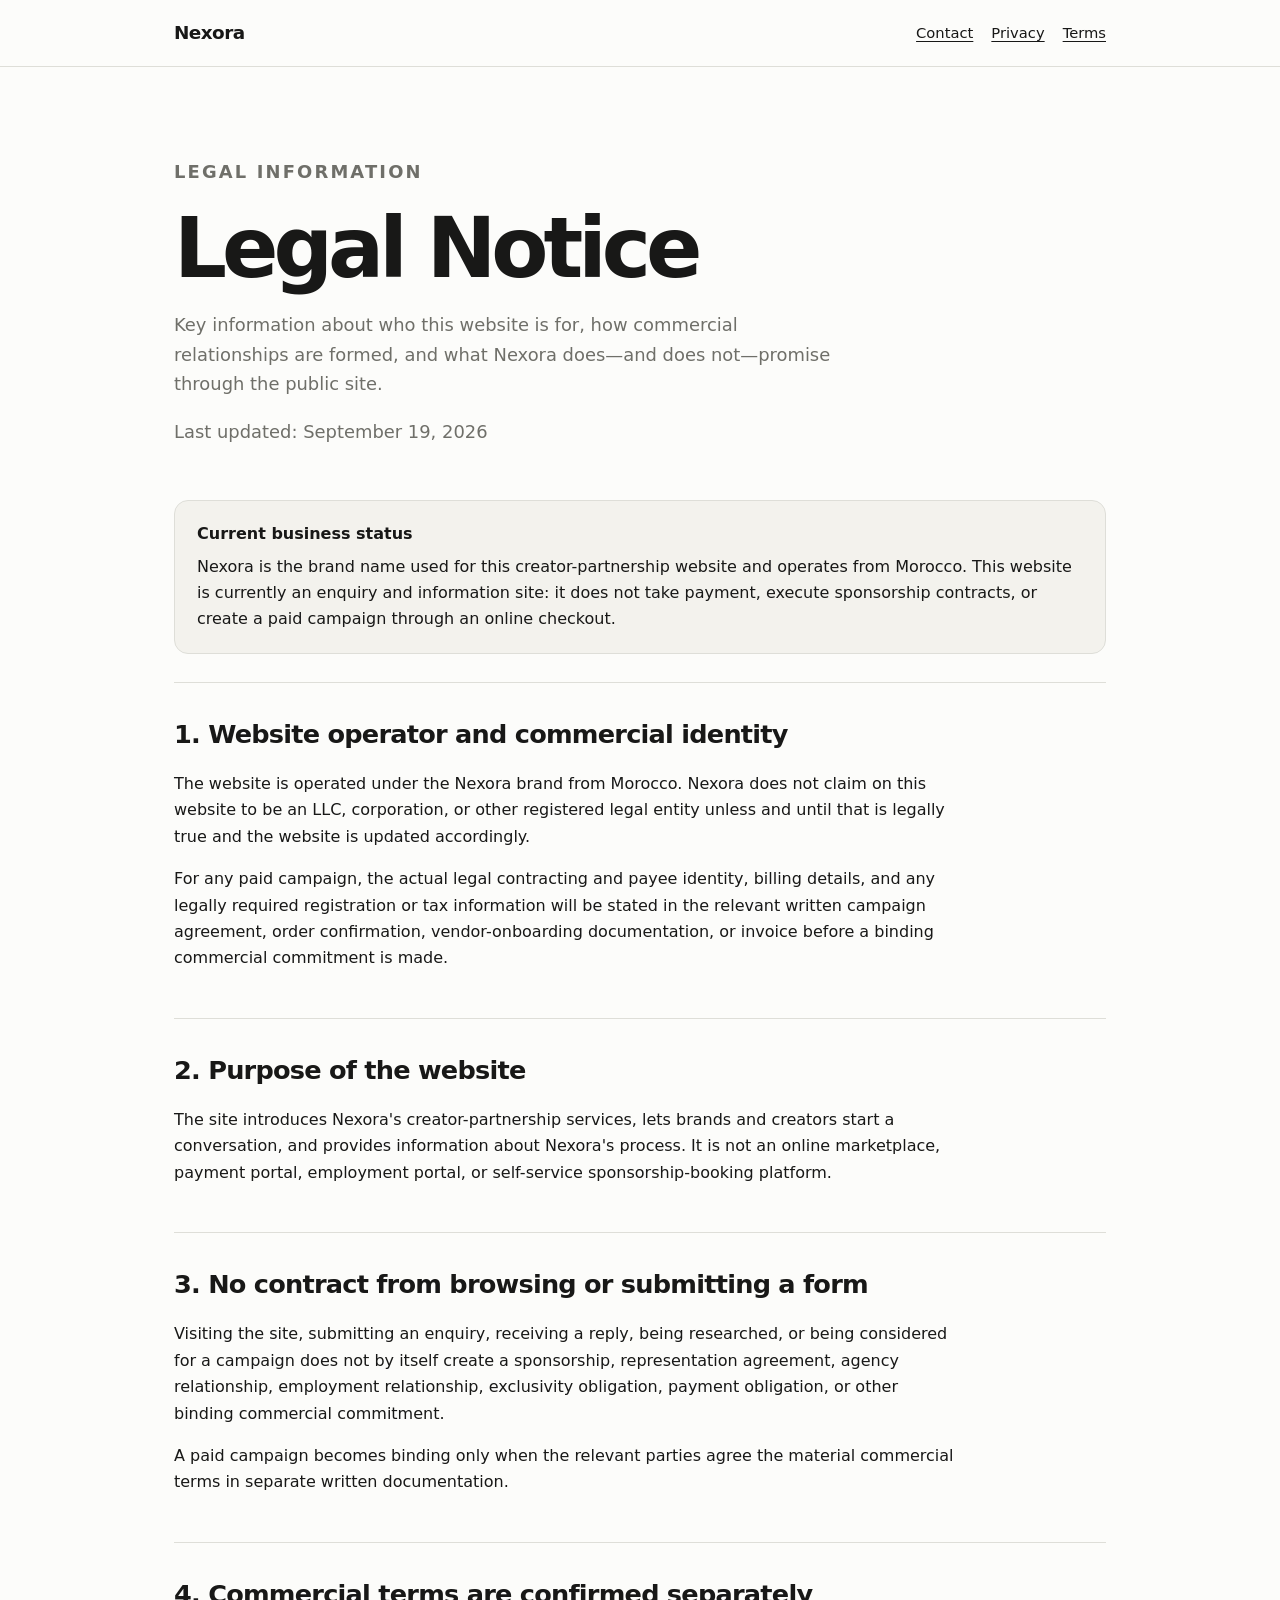
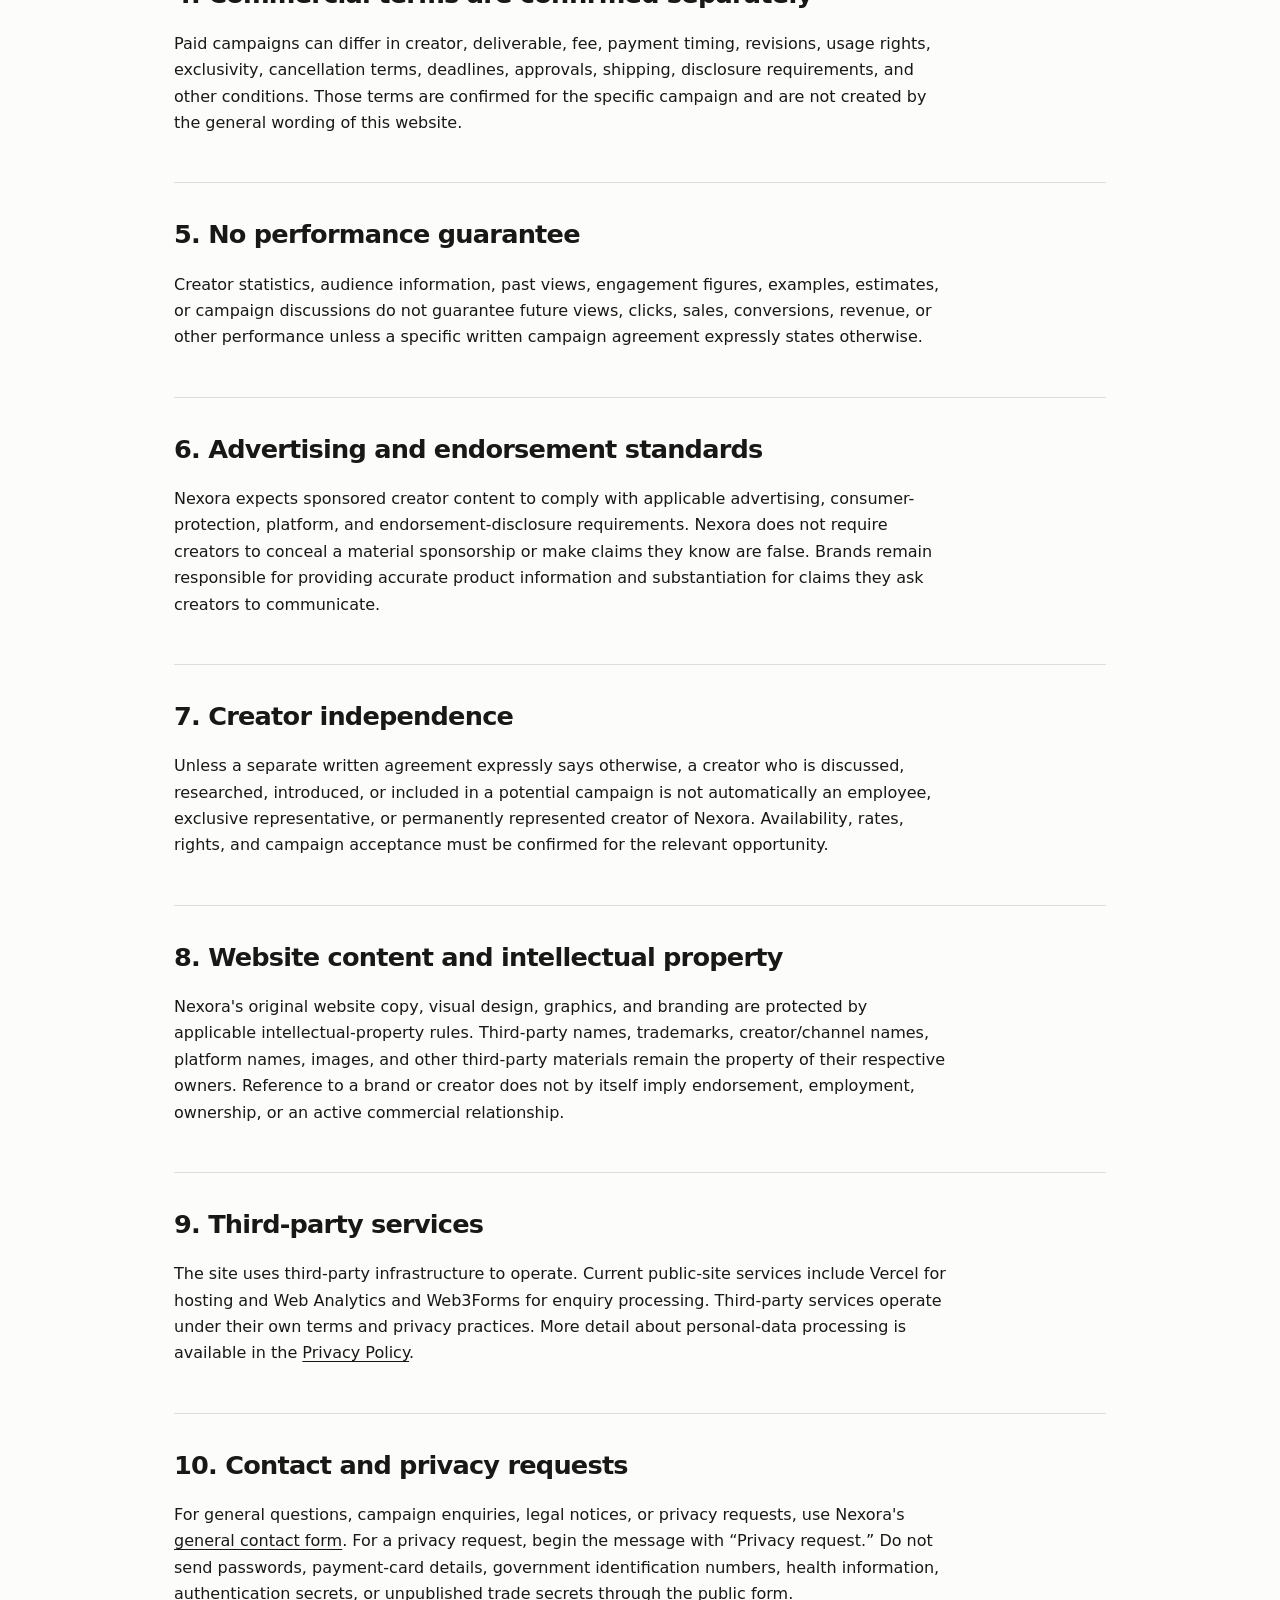
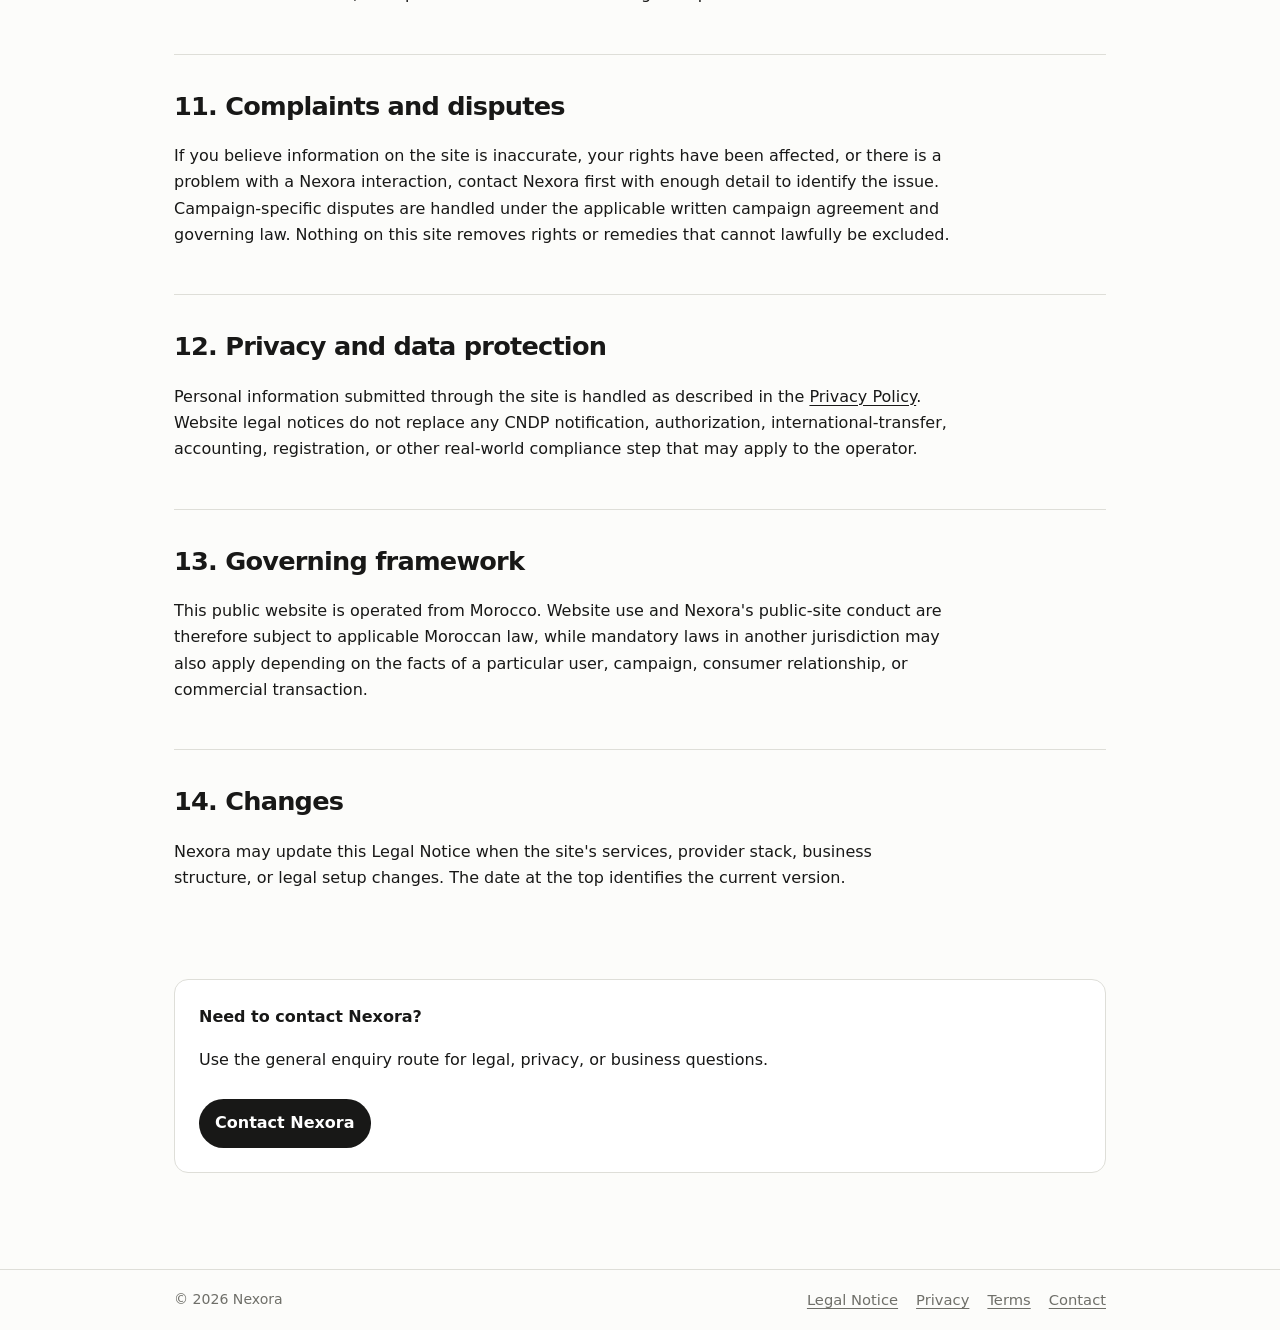
==== legal/index.html @ a77701ef "Add Nexora public legal notice" ====
<!doctype html>
<html lang="en">
<head>
<meta charset="utf-8">
<meta name="viewport" content="width=device-width,initial-scale=1">
<meta name="theme-color" content="#fcfcfa">
<title>Legal Notice | Nexora</title>
<meta name="description" content="Legal and business information for the Nexora website.">
<link rel="stylesheet" href="/legal.css">
</head>
<body>
<header><div class="bar"><a class="brand" href="/#home">Nexora</a><nav aria-label="Legal navigation"><a href="/#contact">Contact</a><a href="/privacy/">Privacy</a><a href="/terms/">Terms</a></nav></div></header>
<main>
<div class="hero"><p class="eyebrow">Legal information</p><h1>Legal Notice</h1><p>Key information about who this website is for, how commercial relationships are formed, and what Nexora does—and does not—promise through the public site.</p><p class="updated">Last updated: September 19, 2026</p></div>

<div class="notice"><strong>Current business status</strong>Nexora is the brand name used for this creator-partnership website and operates from Morocco. This website is currently an enquiry and information site: it does not take payment, execute sponsorship contracts, or create a paid campaign through an online checkout.</div>

<section><h2>1. Website operator and commercial identity</h2><p>The website is operated under the Nexora brand from Morocco. Nexora does not claim on this website to be an LLC, corporation, or other registered legal entity unless and until that is legally true and the website is updated accordingly.</p><p>For any paid campaign, the actual legal contracting and payee identity, billing details, and any legally required registration or tax information will be stated in the relevant written campaign agreement, order confirmation, vendor-onboarding documentation, or invoice before a binding commercial commitment is made.</p></section>

<section><h2>2. Purpose of the website</h2><p>The site introduces Nexora's creator-partnership services, lets brands and creators start a conversation, and provides information about Nexora's process. It is not an online marketplace, payment portal, employment portal, or self-service sponsorship-booking platform.</p></section>

<section><h2>3. No contract from browsing or submitting a form</h2><p>Visiting the site, submitting an enquiry, receiving a reply, being researched, or being considered for a campaign does not by itself create a sponsorship, representation agreement, agency relationship, employment relationship, exclusivity obligation, payment obligation, or other binding commercial commitment.</p><p>A paid campaign becomes binding only when the relevant parties agree the material commercial terms in separate written documentation.</p></section>

<section><h2>4. Commercial terms are confirmed separately</h2><p>Paid campaigns can differ in creator, deliverable, fee, payment timing, revisions, usage rights, exclusivity, cancellation terms, deadlines, approvals, shipping, disclosure requirements, and other conditions. Those terms are confirmed for the specific campaign and are not created by the general wording of this website.</p></section>

<section><h2>5. No performance guarantee</h2><p>Creator statistics, audience information, past views, engagement figures, examples, estimates, or campaign discussions do not guarantee future views, clicks, sales, conversions, revenue, or other performance unless a specific written campaign agreement expressly states otherwise.</p></section>

<section><h2>6. Advertising and endorsement standards</h2><p>Nexora expects sponsored creator content to comply with applicable advertising, consumer-protection, platform, and endorsement-disclosure requirements. Nexora does not require creators to conceal a material sponsorship or make claims they know are false. Brands remain responsible for providing accurate product information and substantiation for claims they ask creators to communicate.</p></section>

<section><h2>7. Creator independence</h2><p>Unless a separate written agreement expressly says otherwise, a creator who is discussed, researched, introduced, or included in a potential campaign is not automatically an employee, exclusive representative, or permanently represented creator of Nexora. Availability, rates, rights, and campaign acceptance must be confirmed for the relevant opportunity.</p></section>

<section><h2>8. Website content and intellectual property</h2><p>Nexora's original website copy, visual design, graphics, and branding are protected by applicable intellectual-property rules. Third-party names, trademarks, creator/channel names, platform names, images, and other third-party materials remain the property of their respective owners. Reference to a brand or creator does not by itself imply endorsement, employment, ownership, or an active commercial relationship.</p></section>

<section><h2>9. Third-party services</h2><p>The site uses third-party infrastructure to operate. Current public-site services include Vercel for hosting and Web Analytics and Web3Forms for enquiry processing. Third-party services operate under their own terms and privacy practices. More detail about personal-data processing is available in the <a href="/privacy/">Privacy Policy</a>.</p></section>

<section><h2>10. Contact and privacy requests</h2><p>For general questions, campaign enquiries, legal notices, or privacy requests, use Nexora's <a href="/#contact/other">general contact form</a>. For a privacy request, begin the message with “Privacy request.” Do not send passwords, payment-card details, government identification numbers, health information, authentication secrets, or unpublished trade secrets through the public form.</p></section>

<section><h2>11. Complaints and disputes</h2><p>If you believe information on the site is inaccurate, your rights have been affected, or there is a problem with a Nexora interaction, contact Nexora first with enough detail to identify the issue. Campaign-specific disputes are handled under the applicable written campaign agreement and governing law. Nothing on this site removes rights or remedies that cannot lawfully be excluded.</p></section>

<section><h2>12. Privacy and data protection</h2><p>Personal information submitted through the site is handled as described in the <a href="/privacy/">Privacy Policy</a>. Website legal notices do not replace any CNDP notification, authorization, international-transfer, accounting, registration, or other real-world compliance step that may apply to the operator.</p></section>

<section><h2>13. Governing framework</h2><p>This public website is operated from Morocco. Website use and Nexora's public-site conduct are therefore subject to applicable Moroccan law, while mandatory laws in another jurisdiction may also apply depending on the facts of a particular user, campaign, consumer relationship, or commercial transaction.</p></section>

<section><h2>14. Changes</h2><p>Nexora may update this Legal Notice when the site's services, provider stack, business structure, or legal setup changes. The date at the top identifies the current version.</p></section>

<div class="cta"><strong>Need to contact Nexora?</strong><p>Use the general enquiry route for legal, privacy, or business questions.</p><a class="button" href="/#contact/other">Contact Nexora</a></div>
</main>
<footer><div class="bar"><span>© 2026 Nexora</span><nav><a href="/legal/">Legal Notice</a><a href="/privacy/">Privacy</a><a href="/terms/">Terms</a><a href="/#contact">Contact</a></nav></div></footer>
</body></html>
---- legal.css ----
:root{--bg:#fcfcfa;--ink:#181817;--muted:#6f6f69;--line:#deded8;--accent:#d95f33;--panel:#f3f2ed;--max:980px}*{box-sizing:border-box}html{font-family:Inter,ui-sans-serif,system-ui,-apple-system,BlinkMacSystemFont,"Segoe UI",sans-serif;color:var(--ink);background:var(--bg);line-height:1.65}body{margin:0}a{color:inherit;text-decoration-thickness:1px;text-underline-offset:3px}a:hover{color:var(--accent)}header{border-bottom:1px solid var(--line);position:sticky;top:0;background:rgba(252,252,250,.96);backdrop-filter:blur(10px);z-index:10}.bar{max-width:var(--max);margin:auto;padding:18px 24px;display:flex;justify-content:space-between;align-items:center;gap:20px}.brand{font-weight:750;letter-spacing:-.03em;text-decoration:none;font-size:1.15rem}.bar nav{display:flex;gap:18px;flex-wrap:wrap;font-size:.92rem}main{max-width:var(--max);margin:auto;padding:72px 24px 96px}.eyebrow{text-transform:uppercase;letter-spacing:.12em;font-size:.76rem;color:var(--accent);font-weight:700}.hero{max-width:760px;margin-bottom:54px}.hero h1{font-size:clamp(2.6rem,7vw,5.2rem);line-height:.98;letter-spacing:-.06em;margin:.25em 0}.hero p{font-size:1.12rem;color:var(--muted);max-width:680px}.updated{font-size:.9rem;color:var(--muted);margin-top:18px}.notice{background:var(--panel);border:1px solid var(--line);padding:20px 22px;border-radius:14px;margin:28px 0}.notice strong{display:block;margin-bottom:6px}section{padding:30px 0;border-top:1px solid var(--line)}section h2{font-size:1.6rem;letter-spacing:-.03em;margin:0 0 12px}section h3{font-size:1.05rem;margin:22px 0 6px}p,li{max-width:780px}.compact li{margin:7px 0}.table-wrap{overflow:auto;border:1px solid var(--line);border-radius:12px}table{border-collapse:collapse;width:100%;min-width:650px}th,td{text-align:left;padding:13px 14px;border-bottom:1px solid var(--line);vertical-align:top}th{background:var(--panel);font-size:.85rem}tr:last-child td{border-bottom:0}.cta{margin-top:42px;padding:24px;border:1px solid var(--line);border-radius:14px;background:#fff}.button{display:inline-block;margin-top:10px;background:var(--ink);color:#fff;padding:11px 16px;border-radius:999px;text-decoration:none;font-weight:650}.button:hover{color:#fff;opacity:.88}footer{border-top:1px solid var(--line)}footer .bar{font-size:.88rem;color:var(--muted)}@media(max-width:680px){.bar{align-items:flex-start;flex-direction:column}.bar nav{gap:12px}main{padding-top:48px}.hero h1{font-size:3rem}}
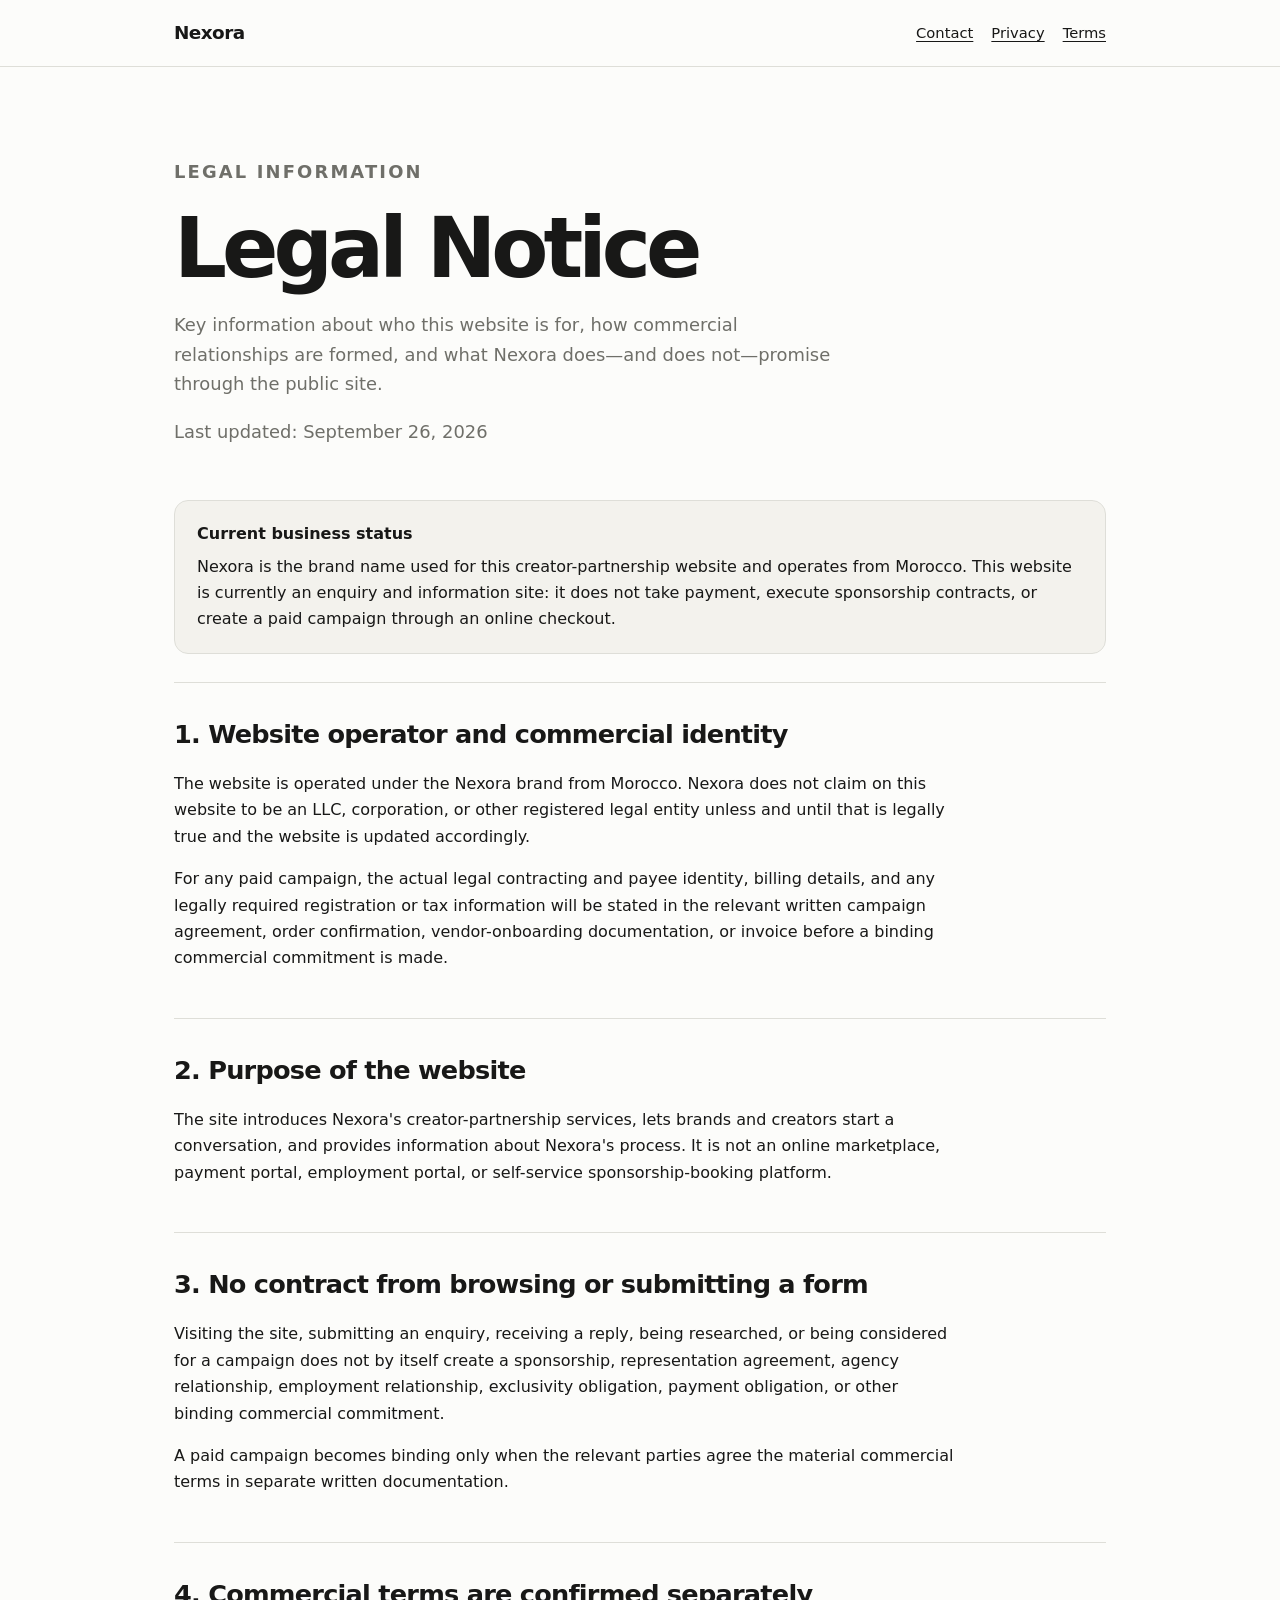
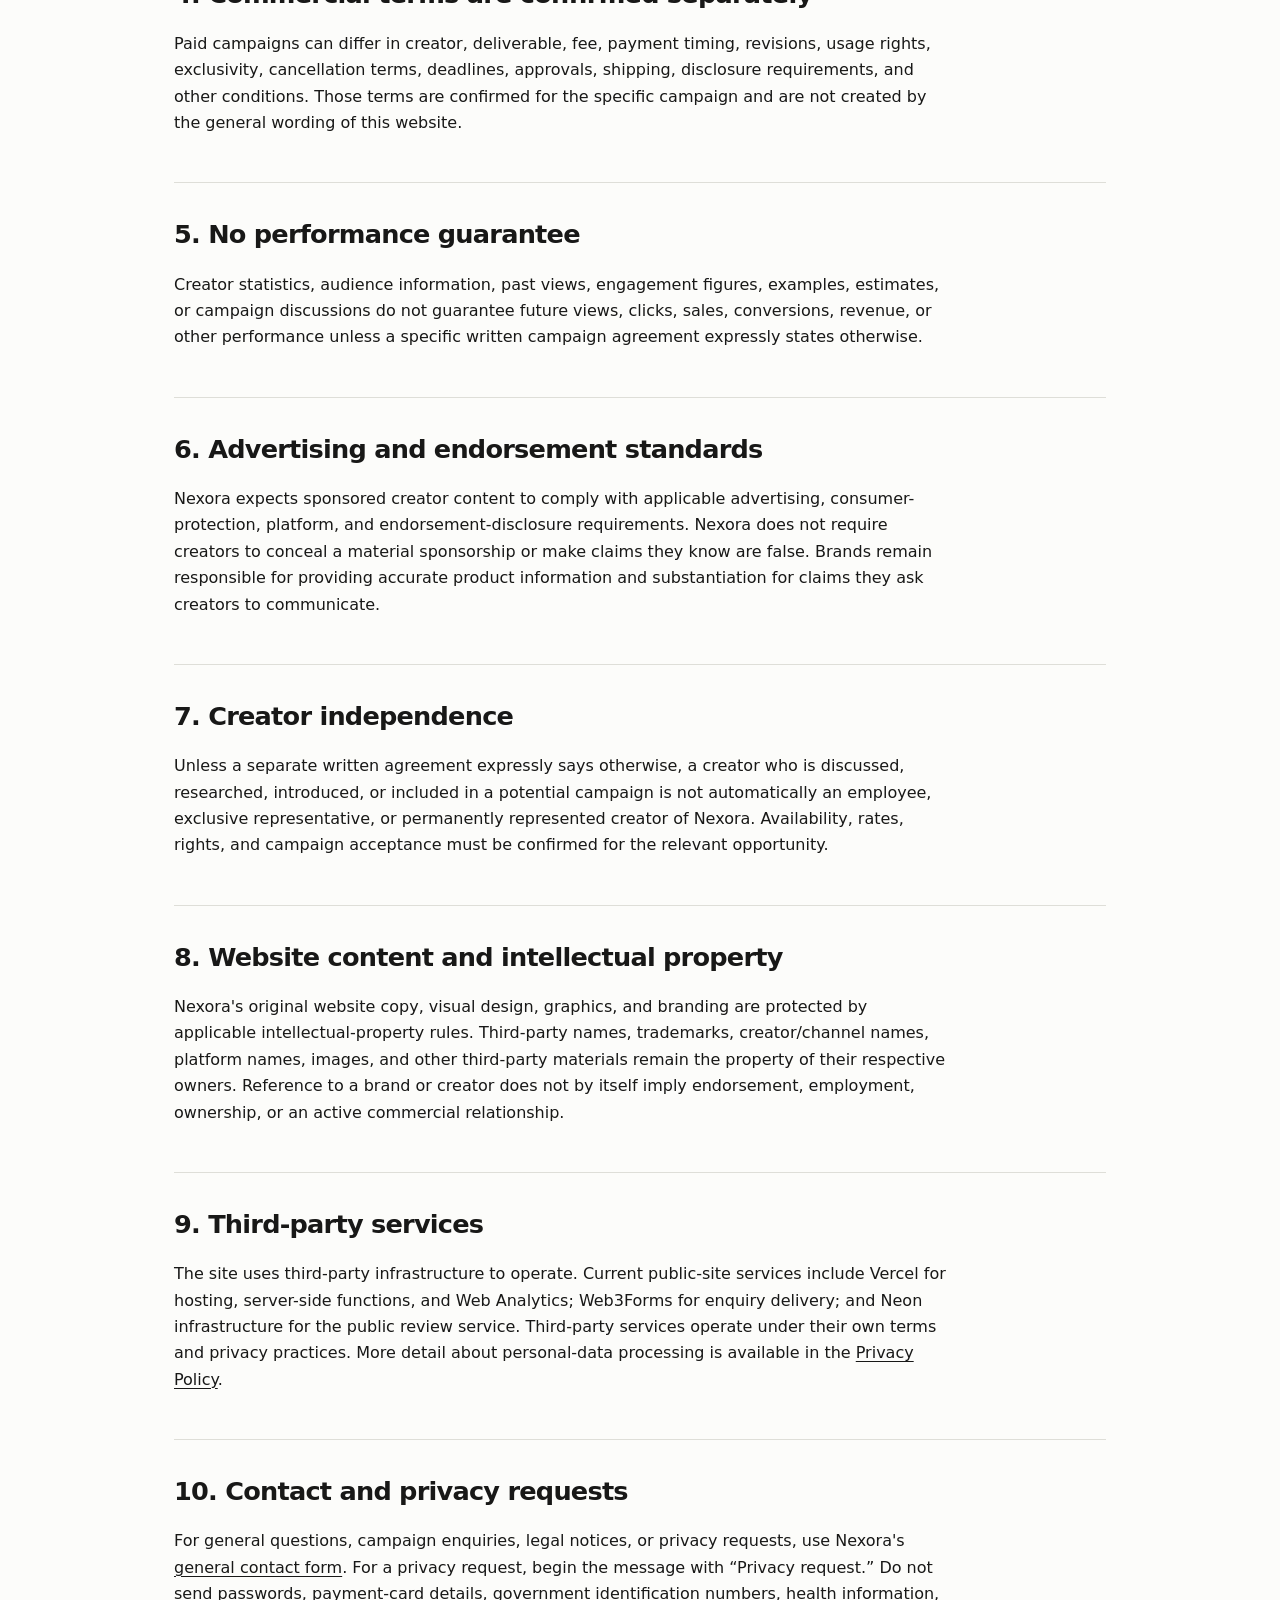
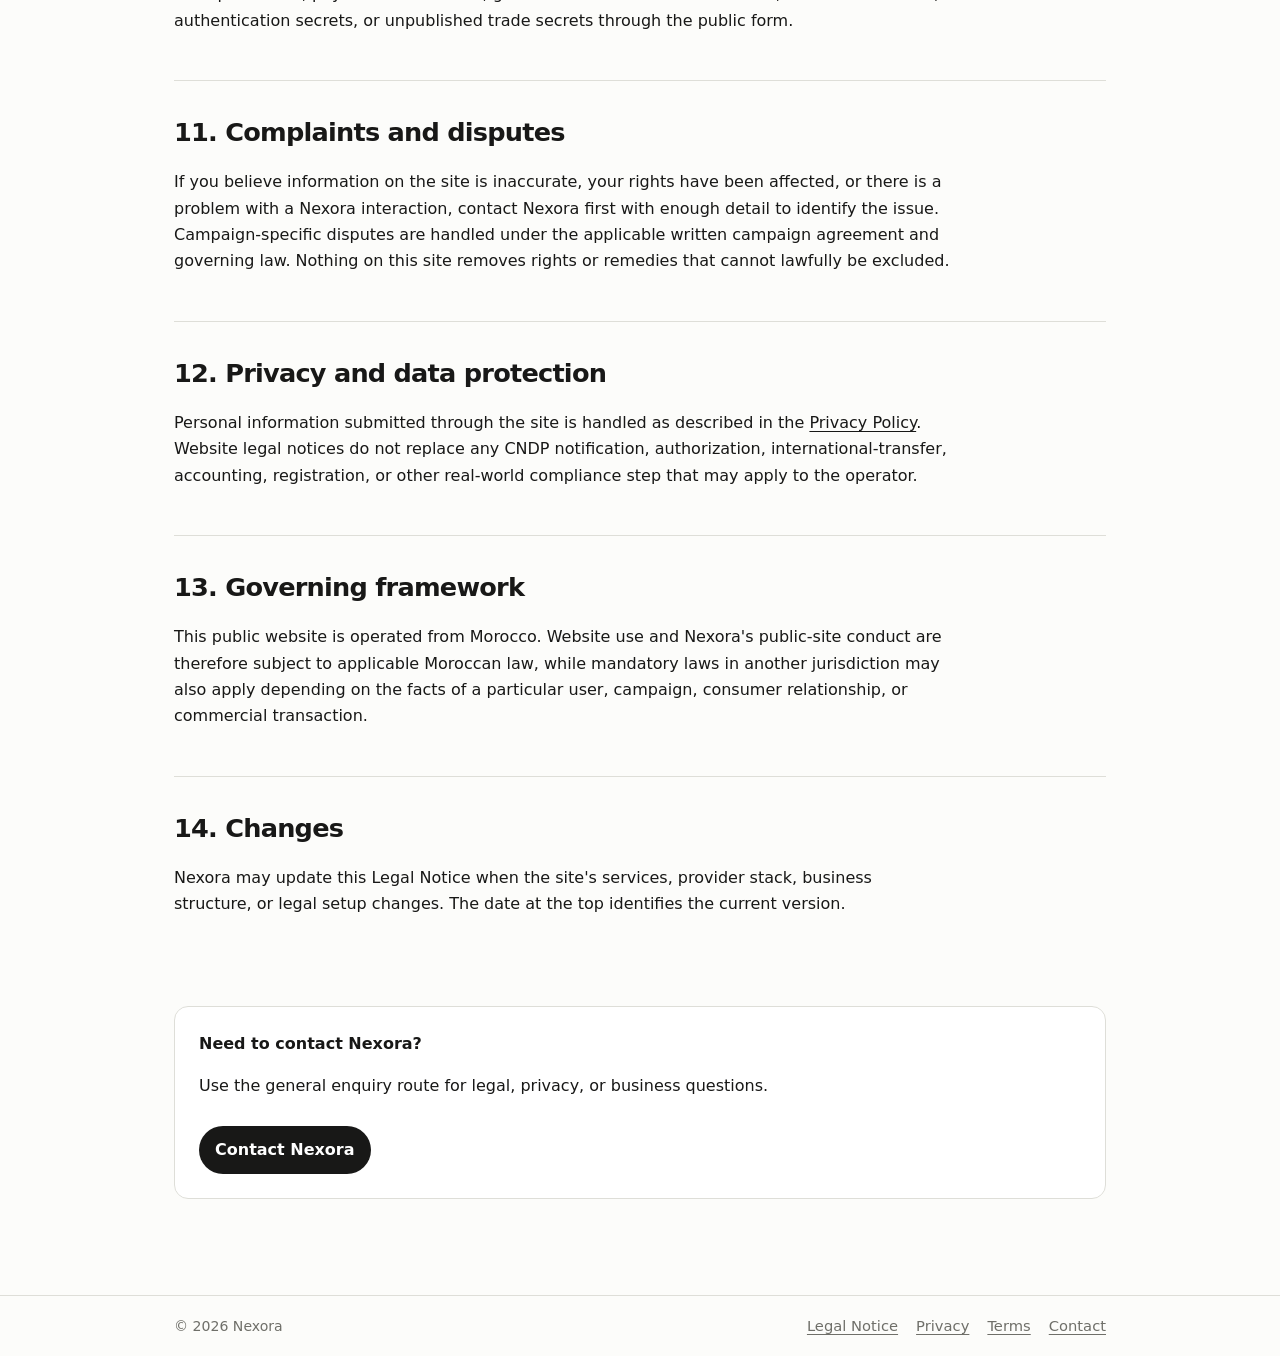
==== commit 36ee69e8: "Update legal notice for review infrastructure" ====
--- a/legal/index.html
+++ b/legal/index.html
@@ -11,7 +11,7 @@
 <body>
 <header><div class="bar"><a class="brand" href="/#home">Nexora</a><nav aria-label="Legal navigation"><a href="/#contact">Contact</a><a href="/privacy/">Privacy</a><a href="/terms/">Terms</a></nav></div></header>
 <main>
-<div class="hero"><p class="eyebrow">Legal information</p><h1>Legal Notice</h1><p>Key information about who this website is for, how commercial relationships are formed, and what Nexora does—and does not—promise through the public site.</p><p class="updated">Last updated: September 19, 2026</p></div>
+<div class="hero"><p class="eyebrow">Legal information</p><h1>Legal Notice</h1><p>Key information about who this website is for, how commercial relationships are formed, and what Nexora does—and does not—promise through the public site.</p><p class="updated">Last updated: September 26, 2026</p></div>
 
 <div class="notice"><strong>Current business status</strong>Nexora is the brand name used for this creator-partnership website and operates from Morocco. This website is currently an enquiry and information site: it does not take payment, execute sponsorship contracts, or create a paid campaign through an online checkout.</div>
 
@@ -31,7 +31,7 @@
 
 <section><h2>8. Website content and intellectual property</h2><p>Nexora's original website copy, visual design, graphics, and branding are protected by applicable intellectual-property rules. Third-party names, trademarks, creator/channel names, platform names, images, and other third-party materials remain the property of their respective owners. Reference to a brand or creator does not by itself imply endorsement, employment, ownership, or an active commercial relationship.</p></section>
 
-<section><h2>9. Third-party services</h2><p>The site uses third-party infrastructure to operate. Current public-site services include Vercel for hosting and Web Analytics and Web3Forms for enquiry processing. Third-party services operate under their own terms and privacy practices. More detail about personal-data processing is available in the <a href="/privacy/">Privacy Policy</a>.</p></section>
+<section><h2>9. Third-party services</h2><p>The site uses third-party infrastructure to operate. Current public-site services include Vercel for hosting, server-side functions, and Web Analytics; Web3Forms for enquiry delivery; and Neon infrastructure for the public review service. Third-party services operate under their own terms and privacy practices. More detail about personal-data processing is available in the <a href="/privacy/">Privacy Policy</a>.</p></section>
 
 <section><h2>10. Contact and privacy requests</h2><p>For general questions, campaign enquiries, legal notices, or privacy requests, use Nexora's <a href="/#contact/other">general contact form</a>. For a privacy request, begin the message with “Privacy request.” Do not send passwords, payment-card details, government identification numbers, health information, authentication secrets, or unpublished trade secrets through the public form.</p></section>
 
--- a/legal.css
+++ b/legal.css
@@ -1 +1,46 @@
-:root{--bg:#fcfcfa;--ink:#181817;--muted:#6f6f69;--line:#deded8;--accent:#d95f33;--panel:#f3f2ed;--max:980px}*{box-sizing:border-box}html{font-family:Inter,ui-sans-serif,system-ui,-apple-system,BlinkMacSystemFont,"Segoe UI",sans-serif;color:var(--ink);background:var(--bg);line-height:1.65}body{margin:0}a{color:inherit;text-decoration-thickness:1px;text-underline-offset:3px}a:hover{color:var(--accent)}header{border-bottom:1px solid var(--line);position:sticky;top:0;background:rgba(252,252,250,.96);backdrop-filter:blur(10px);z-index:10}.bar{max-width:var(--max);margin:auto;padding:18px 24px;display:flex;justify-content:space-between;align-items:center;gap:20px}.brand{font-weight:750;letter-spacing:-.03em;text-decoration:none;font-size:1.15rem}.bar nav{display:flex;gap:18px;flex-wrap:wrap;font-size:.92rem}main{max-width:var(--max);margin:auto;padding:72px 24px 96px}.eyebrow{text-transform:uppercase;letter-spacing:.12em;font-size:.76rem;color:var(--accent);font-weight:700}.hero{max-width:760px;margin-bottom:54px}.hero h1{font-size:clamp(2.6rem,7vw,5.2rem);line-height:.98;letter-spacing:-.06em;margin:.25em 0}.hero p{font-size:1.12rem;color:var(--muted);max-width:680px}.updated{font-size:.9rem;color:var(--muted);margin-top:18px}.notice{background:var(--panel);border:1px solid var(--line);padding:20px 22px;border-radius:14px;margin:28px 0}.notice strong{display:block;margin-bottom:6px}section{padding:30px 0;border-top:1px solid var(--line)}section h2{font-size:1.6rem;letter-spacing:-.03em;margin:0 0 12px}section h3{font-size:1.05rem;margin:22px 0 6px}p,li{max-width:780px}.compact li{margin:7px 0}.table-wrap{overflow:auto;border:1px solid var(--line);border-radius:12px}table{border-collapse:collapse;width:100%;min-width:650px}th,td{text-align:left;padding:13px 14px;border-bottom:1px solid var(--line);vertical-align:top}th{background:var(--panel);font-size:.85rem}tr:last-child td{border-bottom:0}.cta{margin-top:42px;padding:24px;border:1px solid var(--line);border-radius:14px;background:#fff}.button{display:inline-block;margin-top:10px;background:var(--ink);color:#fff;padding:11px 16px;border-radius:999px;text-decoration:none;font-weight:650}.button:hover{color:#fff;opacity:.88}footer{border-top:1px solid var(--line)}footer .bar{font-size:.88rem;color:var(--muted)}@media(max-width:680px){.bar{align-items:flex-start;flex-direction:column}.bar nav{gap:12px}main{padding-top:48px}.hero h1{font-size:3rem}}+:root{--bg:#fcfcfa;--ink:#181817;--muted:#6f6f69;--line:#deded8;--accent:#d95f33;--panel:#f3f2ed;--max:980px}*{box-sizing:border-box}html{font-family:Inter,ui-sans-serif,system-ui,-apple-system,BlinkMacSystemFont,"Segoe UI",sans-serif;color:var(--ink);background:var(--bg);line-height:1.65}body{margin:0}a{color:inherit;text-decoration-thickness:1px;text-underline-offset:3px}a:hover{color:var(--accent)}header{border-bottom:1px solid var(--line);position:sticky;top:0;background:rgba(252,252,250,.96);backdrop-filter:blur(10px);z-index:10}.bar{max-width:var(--max);margin:auto;padding:18px 24px;display:flex;justify-content:space-between;align-items:center;gap:20px}.brand{font-weight:750;letter-spacing:-.03em;text-decoration:none;font-size:1.15rem}.bar nav{display:flex;gap:18px;flex-wrap:wrap;font-size:.92rem}main{max-width:var(--max);margin:auto;padding:72px 24px 96px}.eyebrow{text-transform:uppercase;letter-spacing:.12em;font-size:.76rem;color:var(--accent);font-weight:700}.hero{max-width:760px;margin-bottom:54px}.hero h1{font-size:clamp(2.6rem,7vw,5.2rem);line-height:.98;letter-spacing:-.06em;margin:.25em 0}.hero p{font-size:1.12rem;color:var(--muted);max-width:680px}.updated{font-size:.9rem;color:var(--muted);margin-top:18px}.notice{background:var(--panel);border:1px solid var(--line);padding:20px 22px;border-radius:14px;margin:28px 0}.notice strong{display:block;margin-bottom:6px}section{padding:30px 0;border-top:1px solid var(--line)}section h2{font-size:1.6rem;letter-spacing:-.03em;margin:0 0 12px}section h3{font-size:1.05rem;margin:22px 0 6px}p,li{max-width:780px}.compact li{margin:7px 0}.table-wrap{overflow:auto;border:1px solid var(--line);border-radius:12px}table{border-collapse:collapse;width:100%;min-width:650px}th,td{text-align:left;padding:13px 14px;border-bottom:1px solid var(--line);vertical-align:top}th{background:var(--panel);font-size:.85rem}tr:last-child td{border-bottom:0}.cta{margin-top:42px;padding:24px;border:1px solid var(--line);border-radius:14px;background:#fff}.button{display:inline-block;margin-top:10px;background:var(--ink);color:#fff;padding:11px 16px;border-radius:999px;text-decoration:none;font-weight:650}.button:hover{color:#fff;opacity:.88}footer{border-top:1px solid var(--line)}footer .bar{font-size:.88rem;color:var(--muted)}@media(max-width:680px){.bar{align-items:flex-start;flex-direction:column}.bar nav{gap:12px}main{padding-top:48px}.hero h1{font-size:3rem}}
+
+/* Nexora legal-page polish */
+html{scroll-behavior:smooth}
+header{
+  position:sticky;
+  top:0;
+  z-index:20;
+  background:rgb(252 252 250 / .94);
+  -webkit-backdrop-filter:blur(14px);
+  backdrop-filter:blur(14px)
+}
+header nav a,footer nav a{
+  position:relative;
+  transition:color .2s ease
+}
+header nav a::after,footer nav a::after{
+  content:"";
+  position:absolute;
+  left:0;
+  right:0;
+  bottom:-4px;
+  height:1px;
+  background:currentColor;
+  transform:scaleX(0);
+  transform-origin:right center;
+  transition:transform .24s cubic-bezier(.2,.7,.2,1)
+}
+header nav a:hover::after,footer nav a:hover::after{
+  transform:scaleX(1);
+  transform-origin:left center
+}
+.button{
+  transition:transform .2s cubic-bezier(.2,.75,.2,1),background-color .2s ease,color .2s ease
+}
+.button:hover{transform:translateY(-2px)}
+main{animation:legalPageIn .45s cubic-bezier(.2,.7,.2,1) both}
+@keyframes legalPageIn{
+  from{opacity:0;transform:translateY(8px)}
+  to{opacity:1;transform:none}
+}
+@media(prefers-reduced-motion:reduce){
+  html{scroll-behavior:auto}
+  main{animation:none}
+  header nav a::after,footer nav a::after,.button{transition:none}
+}
